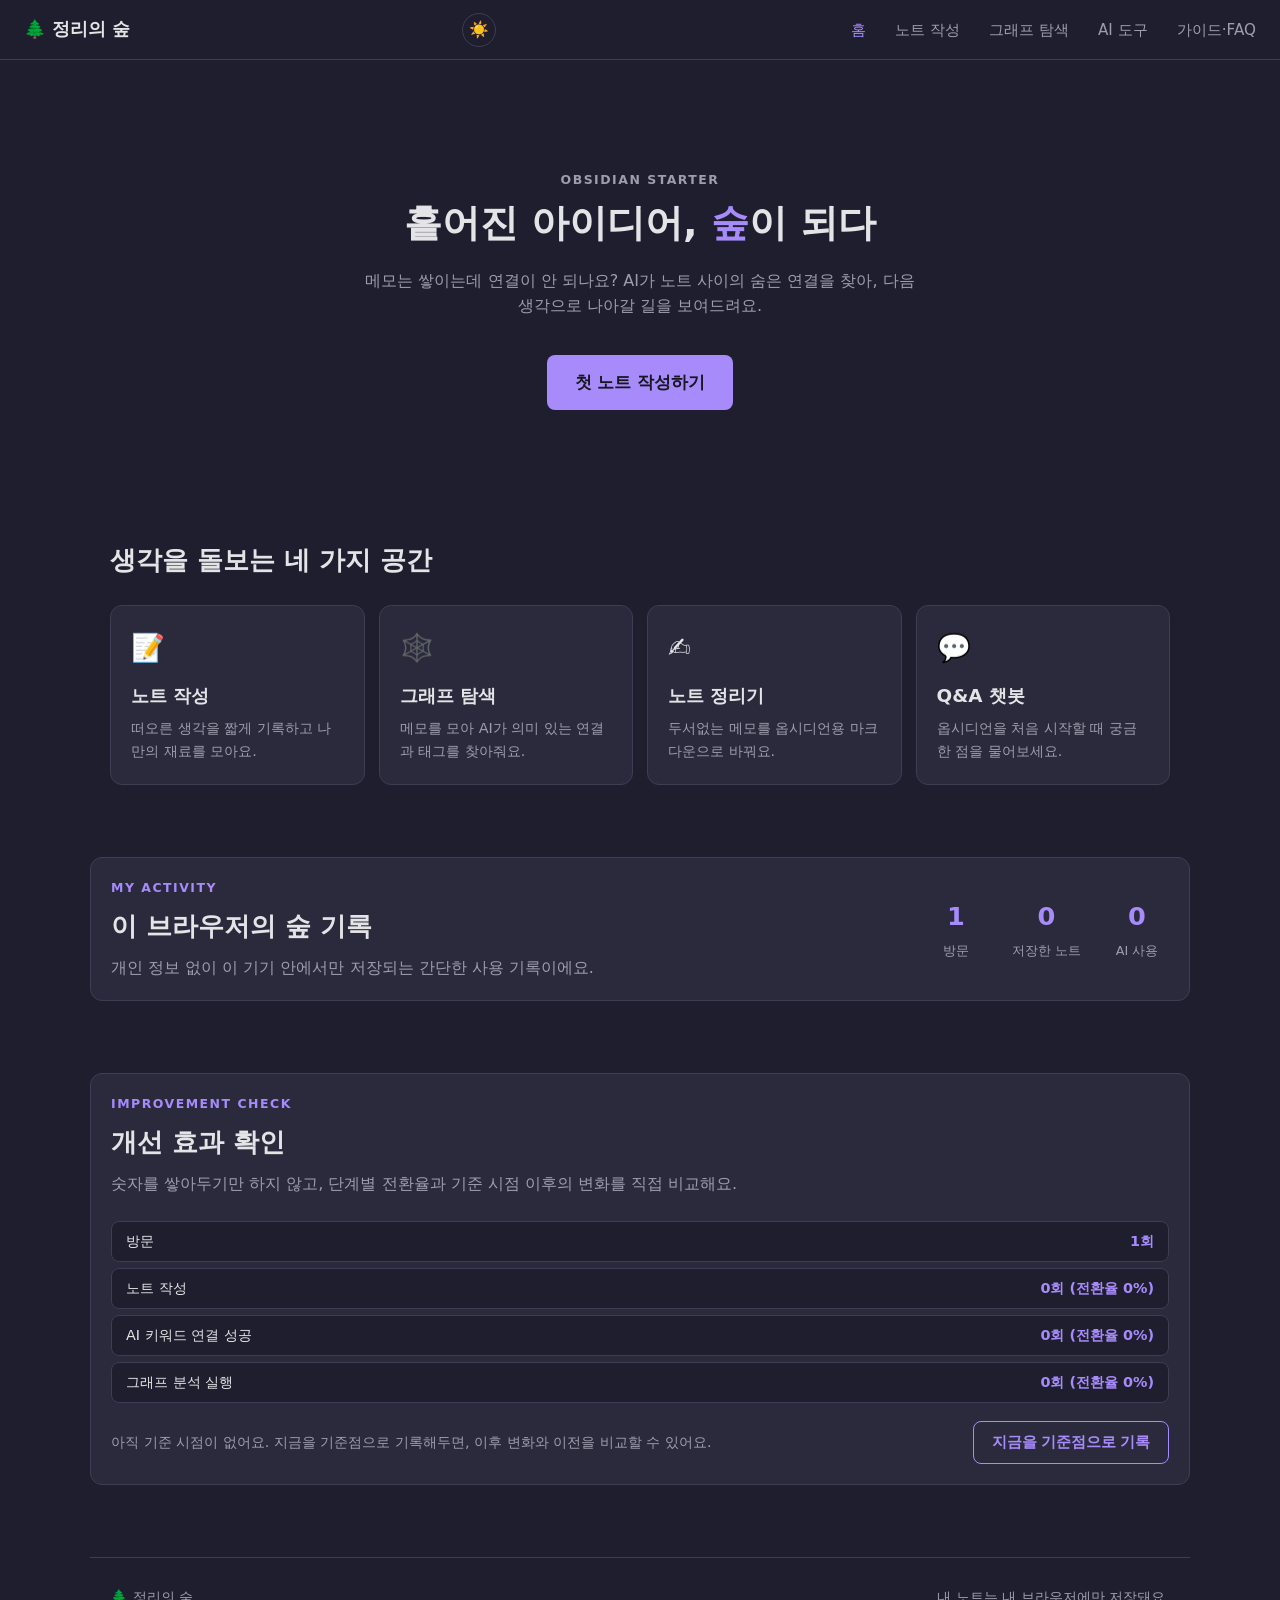
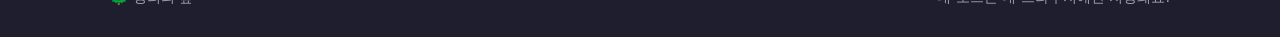
==== index.html @ 4f8f3791 "feat: 그래프 화면 맞춤 + 보너스 과제(Notion·Discord 연동, 개선 효과 확인) 구현 그래프 뷰 - 노드 크기 범위를 최소 1px / 최대 15px로 조정 - fi" ====
<!DOCTYPE html>
<html lang="ko">
<head>
  <meta charset="UTF-8">
  <meta name="viewport" content="width=device-width, initial-scale=1.0">
  <title>정리의 숲 — 흩어진 아이디어를 연결하는 곳</title>
  <meta name="description" content="AI로 노트를 연결·정리하고 옵시디언을 배울 수 있는 입문 도우미">
  <link rel="stylesheet" href="css/style.css?v=6">
</head>
<body>
  <header class="site-header">
    <a href="index.html" class="logo">🌲 정리의 숲</a>
    <div class="header-actions">
      <button class="theme-toggle" type="button" aria-label="라이트 모드로 전환" title="테마 전환">☀️</button>
      <button class="hamburger" aria-label="메뉴 열기" aria-expanded="false"><span></span><span></span><span></span></button>
    </div>
    <nav class="site-nav">
      <a href="index.html" aria-current="page">홈</a>
      <a href="notes.html">노트 작성</a>
      <a href="workspace.html">그래프 탐색</a>
      <a href="tools.html">AI 도구</a>
      <a href="guide.html">가이드·FAQ</a>
    </nav>
  </header>

  <main>
    <section class="hero">
      <p class="eyebrow">OBSIDIAN STARTER</p>
      <h1>흩어진 아이디어, <span class="accent">숲</span>이 되다</h1>
      <p>메모는 쌓이는데 연결이 안 되나요? AI가 노트 사이의 숨은 연결을 찾아, 다음 생각으로 나아갈 길을 보여드려요.</p>
      <a href="notes.html" class="btn btn-primary btn-lg">첫 노트 작성하기</a>
    </section>

    <section class="feature-section">
      <h2>생각을 돌보는 네 가지 공간</h2>
      <div class="feature-grid">
        <a class="card feature-card" href="notes.html"><span>📝</span><h3>노트 작성</h3><p>떠오른 생각을 짧게 기록하고 나만의 재료를 모아요.</p></a>
        <a class="card feature-card" href="workspace.html"><span>🕸️</span><h3>그래프 탐색</h3><p>메모를 모아 AI가 의미 있는 연결과 태그를 찾아줘요.</p></a>
        <a class="card feature-card" href="tools.html#organize"><span>✍️</span><h3>노트 정리기</h3><p>두서없는 메모를 옵시디언용 마크다운으로 바꿔요.</p></a>
        <a class="card feature-card" href="tools.html#chat"><span>💬</span><h3>Q&A 챗봇</h3><p>옵시디언을 처음 시작할 때 궁금한 점을 물어보세요.</p></a>
      </div>
    </section>

    <section class="stats-section card" aria-labelledby="stats-title">
      <div><p class="eyebrow">MY ACTIVITY</p><h2 id="stats-title">이 브라우저의 숲 기록</h2><p class="section-desc">개인 정보 없이 이 기기 안에서만 저장되는 간단한 사용 기록이에요.</p></div>
      <div class="stats-grid">
        <div><strong id="visit-count">0</strong><span>방문</span></div>
        <div><strong id="saved-note-count">0</strong><span>저장한 노트</span></div>
        <div><strong id="ai-use-count">0</strong><span>AI 사용</span></div>
      </div>
    </section>

    <section class="effect-section card" aria-labelledby="effect-title">
      <p class="eyebrow">IMPROVEMENT CHECK</p>
      <h2 id="effect-title">개선 효과 확인</h2>
      <p class="section-desc">숫자를 쌓아두기만 하지 않고, 단계별 전환율과 기준 시점 이후의 변화를 직접 비교해요.</p>
      <div id="effect-funnel" class="funnel-list"></div>
      <div class="effect-snapshot-row">
        <p id="effect-snapshot" class="muted"></p>
        <button id="effect-snapshot-btn" class="btn btn-secondary">지금을 기준점으로 기록</button>
      </div>
    </section>
  </main>

  <footer class="site-footer"><span>🌲 정리의 숲</span><span>내 노트는 내 브라우저에만 저장돼요.</span></footer>
  <script src="js/common.js?v=4"></script>
</body>
</html>
---- css/style.css ----
/* ===== 변수 & 리셋 ===== */
:root {
  --bg: #1e1e2e;
  --card: #2a2a3c;
  --card-hover: #32324a;
  --accent: #a78bfa;
  --accent-dim: #7c5ce0;
  --text: #e4e4e7;
  --muted: #9d9dad;
  --border: #3d3d54;
  --error: #f87171;
  --radius: 12px;
  --header-h: 60px;
}

:root[data-theme="light"] {
  --bg: #ffffff;
  --card: #ffffff;
  --card-hover: #f7f7f8;
  --accent: #5c62c9;
  --accent-dim: #484fae;
  --text: #3f3f46;
  --muted: #71717a;
  --border: #e4e4e7;
  --error: #c2415a;
}

* { margin: 0; padding: 0; box-sizing: border-box; }

html {
  scroll-behavior: smooth;
}

body {
  background: var(--bg);
  color: var(--text);
  font-family: 'Apple SD Gothic Neo', 'Pretendard', 'Noto Sans KR', system-ui, sans-serif;
  line-height: 1.6;
}

:root[data-theme="light"] code,
:root[data-theme="light"] .note-form input,
:root[data-theme="light"] .note-form textarea,
:root[data-theme="light"] #organize-input,
:root[data-theme="light"] #chat-input,
:root[data-theme="light"] #organize-result { background: #f6f4fc; }
:root[data-theme="light"] .bubble.ai { background: #ebe7f7; }

section {
  max-width: 1100px;
  margin: 0 auto;
  padding: 72px 20px;
  scroll-margin-top: var(--header-h);
}

h1 { font-size: 2.4rem; line-height: 1.3; }
h2 { font-size: 1.6rem; margin-bottom: 8px; }
h3 { font-size: 1.15rem; }
.accent { color: var(--accent); }
.muted { color: var(--muted); font-size: 0.9rem; }
.section-desc { color: var(--muted); margin-bottom: 24px; }
code {
  background: #1a1a28;
  padding: 2px 6px;
  border-radius: 4px;
  font-size: 0.9em;
  color: var(--accent);
}

/* ===== 헤더 ===== */
.site-header {
  position: fixed;
  top: 0; left: 0; right: 0;
  height: var(--header-h);
  display: flex;
  align-items: center;
  justify-content: space-between;
  padding: 0 24px;
  background: var(--bg);
  border-bottom: 1px solid var(--border);
  z-index: 100;
}

.logo {
  font-weight: 700;
  font-size: 1.1rem;
  color: var(--text);
  text-decoration: none;
}

.site-nav a {
  color: var(--muted);
  text-decoration: none;
  margin-left: 24px;
  font-size: 0.95rem;
  transition: color 0.15s;
}
.site-nav a:hover { color: var(--accent); }
.site-nav a[aria-current="page"] { color: var(--accent); }

.header-actions { display: flex; align-items: center; gap: 8px; }
.theme-toggle {
  background: transparent;
  border: 1px solid var(--border);
  border-radius: 50%;
  color: var(--text);
  cursor: pointer;
  font-size: 1rem;
  height: 34px;
  width: 34px;
  transition: transform 0.15s, background 0.15s;
}
.theme-toggle:hover { background: var(--card); transform: rotate(16deg); }

.hamburger {
  display: none;
  flex-direction: column;
  gap: 5px;
  background: none;
  border: none;
  cursor: pointer;
  padding: 8px;
}
.hamburger span {
  width: 22px; height: 2px;
  background: var(--text);
  border-radius: 2px;
}

main { padding-top: var(--header-h); }

/* ===== Hero ===== */
.hero {
  text-align: center;
  padding-top: 110px;
  padding-bottom: 110px;
}
.hero h1 { margin-bottom: 20px; }
.hero p { color: var(--muted); max-width: 560px; margin: 0 auto 8px; }
.hero .btn { margin-top: 28px; }
.eyebrow { color: var(--accent); font-size: 0.78rem; font-weight: 700; letter-spacing: 0.12em; margin-bottom: 8px; }

/* ===== 홈 ===== */
.feature-section { padding-top: 20px; }
.feature-grid { display: grid; grid-template-columns: repeat(4, 1fr); gap: 14px; margin-top: 24px; }
.feature-card { color: var(--text); text-decoration: none; min-height: 180px; }
.feature-card span { font-size: 1.7rem; display: block; margin-bottom: 12px; }
.feature-card h3 { margin-bottom: 6px; }
.feature-card p { color: var(--muted); font-size: 0.9rem; }
.model-settings { display: flex; align-items: end; justify-content: space-between; gap: 20px; margin: 28px 0; }
.model-settings h2 { font-size: 1rem; margin: 0 0 3px; }
.model-settings p { color: var(--muted); font-size: 0.85rem; }
.model-selects { display: flex; gap: 10px; flex-wrap: wrap; }
.model-selects label { color: var(--muted); display: flex; flex-direction: column; font-size: 0.78rem; gap: 4px; }
.model-selects select { background: var(--bg); border: 1px solid var(--border); border-radius: 7px; color: var(--text); font: inherit; min-width: 190px; padding: 8px; }
.stats-section { display: flex; justify-content: space-between; align-items: center; gap: 24px; margin-bottom: 72px; }
.stats-section .section-desc { margin: 0; }
.stats-grid { display: flex; gap: 24px; text-align: center; }
.stats-grid div { min-width: 64px; }
.stats-grid strong { display: block; color: var(--accent); font-size: 1.6rem; }
.stats-grid span { color: var(--muted); font-size: 0.8rem; white-space: nowrap; }

.effect-section { margin-bottom: 72px; }
.funnel-list { display: flex; flex-direction: column; gap: 6px; margin: 18px 0; }
.funnel-row { display: flex; align-items: center; justify-content: space-between; background: var(--bg); border: 1px solid var(--border); border-radius: 8px; padding: 8px 14px; }
.funnel-label { color: var(--text); font-size: 0.9rem; }
.funnel-value { color: var(--accent); font-size: 0.9rem; font-weight: 600; }
.effect-snapshot-row { display: flex; align-items: center; justify-content: space-between; gap: 16px; flex-wrap: wrap; }
.effect-snapshot-row .muted { margin: 0; flex: 1; min-width: 200px; }

/* ===== 버튼 ===== */
.btn {
  display: inline-block;
  border: none;
  border-radius: 8px;
  padding: 10px 18px;
  font-size: 0.95rem;
  font-weight: 600;
  cursor: pointer;
  text-decoration: none;
  transition: background 0.15s, transform 0.15s, opacity 0.15s;
}
.btn-lg { padding: 14px 28px; font-size: 1.05rem; }
.btn-primary { background: var(--accent); color: #17171f; }
.btn-primary:hover:not(:disabled) { background: #b9a4fb; transform: translateY(-1px); }
.btn-secondary {
  background: transparent;
  color: var(--accent);
  border: 1px solid var(--accent);
}
.btn-secondary:hover:not(:disabled) { background: rgba(167, 139, 250, 0.12); }
.btn:disabled { opacity: 0.4; cursor: not-allowed; }

/* ===== 카드 ===== */
.card {
  background: var(--card);
  border: 1px solid var(--border);
  border-radius: var(--radius);
  padding: 20px;
  transition: transform 0.15s, box-shadow 0.15s;
}
.card:hover {
  transform: translateY(-2px);
  box-shadow: 0 6px 20px rgba(0, 0, 0, 0.35);
}

/* ===== 노트 폼 ===== */
.note-form { margin-bottom: 24px; }
.note-form input,
.note-form textarea,
#organize-input,
#chat-input {
  width: 100%;
  background: #1a1a28;
  border: 1px solid var(--border);
  border-radius: 8px;
  color: var(--text);
  padding: 10px 12px;
  font-size: 0.95rem;
  font-family: inherit;
  resize: vertical;
}
.note-form input:focus,
.note-form textarea:focus,
#organize-input:focus,
#chat-input:focus {
  outline: none;
  border-color: var(--accent);
}
.note-form input { margin-bottom: 10px; }

.form-footer {
  display: flex;
  align-items: center;
  justify-content: space-between;
  margin-top: 10px;
}
.char-count { color: var(--muted); font-size: 0.85rem; }
.error-msg { color: var(--error); font-size: 0.9rem; margin-top: 10px; }

/* ===== 노트 목록 ===== */
.notes-grid {
  display: grid;
  grid-template-columns: repeat(auto-fill, minmax(220px, 1fr));
  gap: 14px;
  margin-bottom: 24px;
}
.note-card { position: relative; }
.note-card h3 {
  margin-bottom: 6px;
  padding-right: 28px;
  word-break: break-all;
}
.note-card p {
  color: var(--muted);
  font-size: 0.88rem;
  display: -webkit-box;
  -webkit-line-clamp: 3;
  -webkit-box-orient: vertical;
  overflow: hidden;
  word-break: break-all;
}
.note-delete {
  position: absolute;
  top: 12px; right: 12px;
  background: none;
  border: none;
  color: var(--muted);
  font-size: 1.1rem;
  cursor: pointer;
  line-height: 1;
  padding: 4px;
}
.note-delete:hover { color: var(--error); }

/* ===== 분석 ===== */
.analyze-bar {
  display: flex;
  align-items: center;
  gap: 16px;
  flex-wrap: wrap;
}
.demo-hint { color: var(--muted); font-size: 0.82rem; margin-top: 10px; }

.result-area { margin-top: 36px; }
.result-area h3 { margin-bottom: 16px; }
.result-layout {
  display: grid;
  grid-template-columns: 1fr 1fr;
  gap: 20px;
  align-items: start;
}
.graph-wrap { padding: 10px; }
.graph-wrap:hover { transform: none; box-shadow: none; }
#graph { width: 100%; display: block; cursor: default; touch-action: none; }

/* 노트 카드 키워드 칩 */
.note-keywords { display: flex; flex-wrap: wrap; gap: 4px; margin-top: 10px; }
.kw-chip { font-size: 0.72rem; color: var(--accent); background: rgba(167, 139, 250, 0.12); border: 1px solid rgba(167, 139, 250, 0.32); border-radius: 999px; padding: 1px 8px; }
:root[data-theme="light"] .kw-chip { background: rgba(92, 98, 201, 0.1); border-color: rgba(92, 98, 201, 0.3); }
.interactive-graph { display: grid; grid-template-columns: minmax(0, 2fr) minmax(220px, 1fr); gap: 18px; padding: 12px; }
.interactive-graph .graph-wrap { position: relative; min-height: 440px; }
.graph-tooltip { background: var(--text); border-radius: 6px; color: var(--bg); font-size: 0.8rem; max-width: 180px; padding: 6px 8px; pointer-events: none; position: absolute; z-index: 2; }
.graph-detail { border-left: 1px solid var(--border); padding: 18px; }
.graph-detail h2 { font-size: 1.1rem; word-break: break-all; }
.graph-detail p:last-child { color: var(--muted); font-size: 0.9rem; white-space: pre-wrap; word-break: break-word; }

.links-wrap { display: flex; flex-direction: column; gap: 12px; }
.link-card {
  background: var(--card);
  border: 1px solid var(--border);
  border-radius: var(--radius);
  padding: 14px 16px;
}
.link-card .pair {
  font-weight: 600;
  color: var(--accent);
  margin-bottom: 4px;
}
.link-card .reason { color: var(--text); font-size: 0.92rem; }
.link-tags { color: var(--muted); font-size: 0.85rem; margin-top: 6px; }

/* ===== 탭 ===== */
.tabs {
  display: flex;
  gap: 8px;
  margin-bottom: 24px;
  border-bottom: 1px solid var(--border);
}
.tab-btn {
  background: none;
  border: none;
  color: var(--muted);
  font-size: 1rem;
  font-weight: 600;
  padding: 10px 18px;
  cursor: pointer;
  border-bottom: 2px solid transparent;
  margin-bottom: -1px;
}
.tab-btn.active {
  color: var(--accent);
  border-bottom-color: var(--accent);
}
.tab-panel { display: none; }
.tab-panel.active { display: block; }

#organize-result {
  background: #1a1a28;
  border: 1px solid var(--border);
  border-radius: var(--radius);
  padding: 18px;
  margin: 20px 0 12px;
  white-space: pre-wrap;
  word-break: break-all;
  font-size: 0.9rem;
  max-height: 480px;
  overflow-y: auto;
}

/* ===== 챗봇 ===== */
.chat-box { padding: 0; overflow: hidden; }
.chat-box:hover { transform: none; box-shadow: none; }
.chat-messages {
  height: 380px;
  overflow-y: auto;
  padding: 20px;
  display: flex;
  flex-direction: column;
  gap: 12px;
}
.bubble {
  max-width: 78%;
  padding: 10px 14px;
  border-radius: 14px;
  font-size: 0.93rem;
  white-space: pre-wrap;
  word-break: break-word;
}
.bubble.me {
  align-self: flex-end;
  background: var(--accent);
  color: #17171f;
  border-bottom-right-radius: 4px;
}
.bubble.ai {
  align-self: flex-start;
  background: #3a3a52;
  border-bottom-left-radius: 4px;
}
.chat-input-row {
  display: flex;
  gap: 10px;
  padding: 14px;
  border-top: 1px solid var(--border);
}
.chat-input-row input { flex: 1; }
#chat-status { padding: 0 20px; }

/* ===== 로딩 스피너 ===== */
.loading {
  display: flex;
  align-items: center;
  gap: 10px;
  color: var(--muted);
  font-size: 0.9rem;
  padding: 14px 0;
}
.spinner {
  width: 18px; height: 18px;
  border: 3px solid var(--border);
  border-top-color: var(--accent);
  border-radius: 50%;
  animation: spin 0.8s linear infinite;
  flex-shrink: 0;
}
@keyframes spin { to { transform: rotate(360deg); } }

/* ===== 가이드 ===== */
.concept-grid {
  display: grid;
  grid-template-columns: repeat(auto-fill, minmax(200px, 1fr));
  gap: 14px;
  margin-bottom: 56px;
}
.concept-card p { color: var(--muted); font-size: 0.88rem; margin-top: 6px; }
.concept-icon { font-size: 1.6rem; margin-bottom: 8px; }

.faq { display: flex; flex-direction: column; gap: 12px; }
.faq details:hover { transform: none; }
.faq summary {
  cursor: pointer;
  font-weight: 600;
  list-style: none;
  position: relative;
  padding-right: 24px;
}
.faq summary::-webkit-details-marker { display: none; }
.faq summary::after {
  content: '+';
  position: absolute;
  right: 0; top: 0;
  color: var(--accent);
  font-size: 1.2rem;
}
.faq details[open] summary::after { content: '−'; }
.faq details p { margin-top: 10px; color: var(--muted); font-size: 0.92rem; }

/* ===== 푸터 ===== */
.site-footer {
  display: flex;
  align-items: center;
  justify-content: space-between;
  max-width: 1100px;
  margin: 0 auto;
  padding: 28px 20px;
  border-top: 1px solid var(--border);
  color: var(--muted);
  font-size: 0.9rem;
}
.site-footer a { color: var(--accent); text-decoration: none; }

/* ===== 반응형 ===== */
@media (max-width: 1024px) {
  section { padding: 56px 20px; }
  .feature-grid { grid-template-columns: repeat(2, 1fr); }
}

@media (max-width: 768px) {
  h1 { font-size: 1.8rem; }

  .hamburger { display: flex; }
  .site-nav {
    display: none;
    position: absolute;
    top: var(--header-h);
    left: 0; right: 0;
    flex-direction: column;
    background: var(--card);
    border-bottom: 1px solid var(--border);
    padding: 12px 0;
  }
  .site-nav.open { display: flex; }
  .site-nav a {
    margin: 0;
    padding: 12px 24px;
  }

  .stats-section { align-items: flex-start; flex-direction: column; }
  .stats-grid { width: 100%; justify-content: space-between; gap: 8px; }
  .model-settings { align-items: flex-start; flex-direction: column; }

  .result-layout { grid-template-columns: 1fr; }
  .interactive-graph { grid-template-columns: 1fr; }
  .graph-detail { border-left: 0; border-top: 1px solid var(--border); }
  .chat-messages { height: 320px; }
  .bubble { max-width: 88%; }
}

@media (max-width: 480px) {
  .feature-grid { grid-template-columns: 1fr; }
  .hero { padding-top: 84px; padding-bottom: 76px; }
}
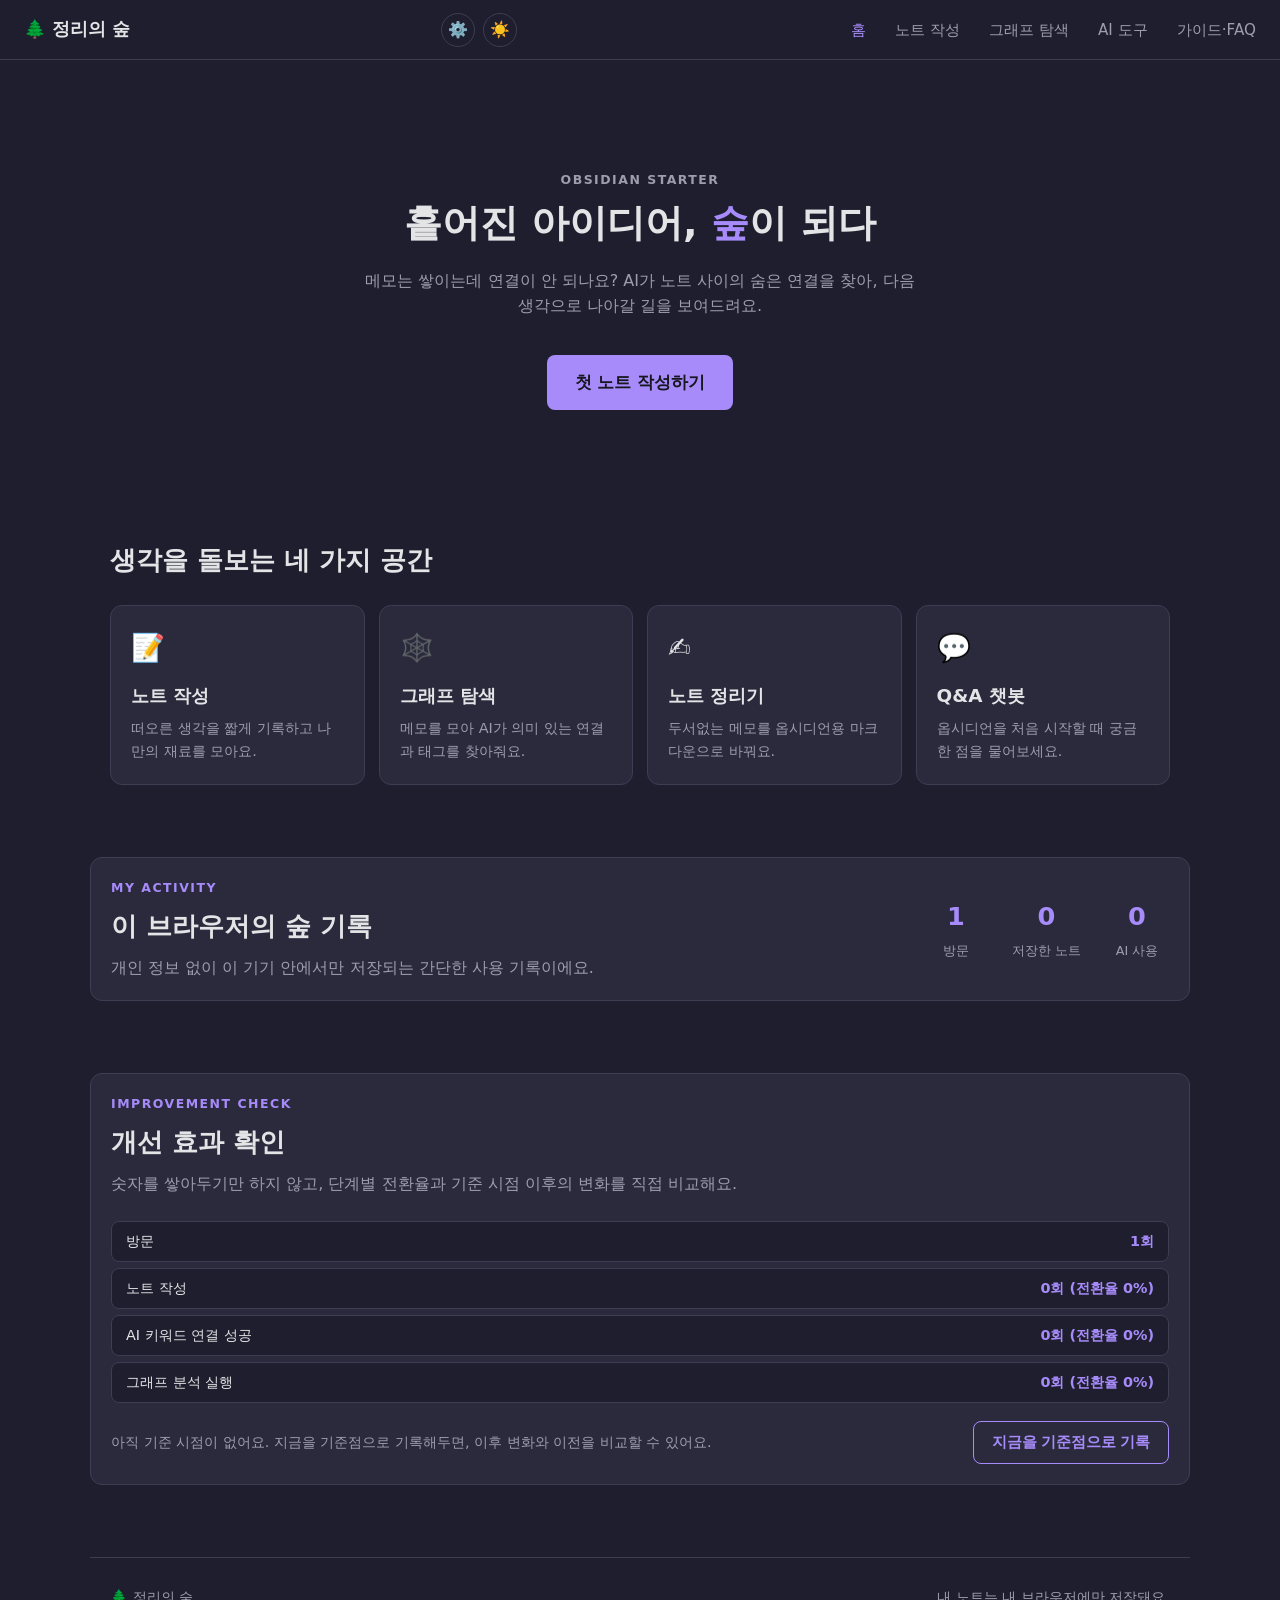
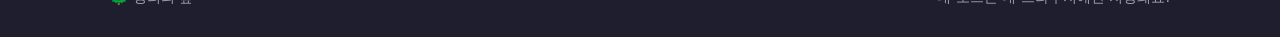
==== commit ac11a573: "feat: 브라우저별 Notion·Discord 연동 설정 + 그래프 안정성 개선 - 헤더에 연동 설정(⚙️) 모달 추가: Discord 웹훅/Notion 토큰·DB ID를 브라우" ====
--- a/index.html
+++ b/index.html
@@ -5,12 +5,13 @@
   <meta name="viewport" content="width=device-width, initial-scale=1.0">
   <title>정리의 숲 — 흩어진 아이디어를 연결하는 곳</title>
   <meta name="description" content="AI로 노트를 연결·정리하고 옵시디언을 배울 수 있는 입문 도우미">
-  <link rel="stylesheet" href="css/style.css?v=6">
+  <link rel="stylesheet" href="css/style.css?v=7">
 </head>
 <body>
   <header class="site-header">
     <a href="index.html" class="logo">🌲 정리의 숲</a>
     <div class="header-actions">
+      <button class="settings-toggle" type="button" aria-label="연동 설정" title="노션·디스코드 연동 설정">⚙️</button>
       <button class="theme-toggle" type="button" aria-label="라이트 모드로 전환" title="테마 전환">☀️</button>
       <button class="hamburger" aria-label="메뉴 열기" aria-expanded="false"><span></span><span></span><span></span></button>
     </div>
@@ -63,6 +64,6 @@
   </main>
 
   <footer class="site-footer"><span>🌲 정리의 숲</span><span>내 노트는 내 브라우저에만 저장돼요.</span></footer>
-  <script src="js/common.js?v=4"></script>
+  <script src="js/common.js?v=5"></script>
 </body>
 </html>
--- a/css/style.css
+++ b/css/style.css
@@ -43,6 +43,7 @@
 :root[data-theme="light"] .note-form textarea,
 :root[data-theme="light"] #organize-input,
 :root[data-theme="light"] #chat-input,
+:root[data-theme="light"] .settings-panel input,
 :root[data-theme="light"] #organize-result { background: #f6f4fc; }
 :root[data-theme="light"] .bubble.ai { background: #ebe7f7; }
 
@@ -111,6 +112,51 @@
   transition: transform 0.15s, background 0.15s;
 }
 .theme-toggle:hover { background: var(--card); transform: rotate(16deg); }
+
+.settings-toggle {
+  background: transparent;
+  border: 1px solid var(--border);
+  border-radius: 50%;
+  color: var(--text);
+  cursor: pointer;
+  font-size: 1rem;
+  height: 34px;
+  width: 34px;
+  transition: transform 0.15s, background 0.15s;
+}
+.settings-toggle:hover { background: var(--card); transform: rotate(45deg); }
+
+.settings-modal {
+  position: fixed;
+  inset: 0;
+  background: rgba(0, 0, 0, 0.5);
+  display: flex;
+  align-items: center;
+  justify-content: center;
+  z-index: 200;
+  padding: 20px;
+}
+.settings-modal[hidden] { display: none; }
+.settings-panel { width: 100%; max-width: 420px; }
+.settings-header { display: flex; align-items: center; justify-content: space-between; margin-bottom: 4px; }
+.settings-header h2 { font-size: 1.1rem; margin: 0; }
+.settings-close { background: none; border: none; color: var(--muted); cursor: pointer; font-size: 1.1rem; line-height: 1; padding: 4px; }
+.settings-close:hover { color: var(--text); }
+.settings-panel > .muted { margin: 8px 0 18px; font-size: 0.85rem; }
+.settings-panel label { display: flex; flex-direction: column; gap: 4px; font-size: 0.82rem; color: var(--muted); margin-bottom: 12px; }
+.settings-panel input {
+  background: #1a1a28;
+  border: 1px solid var(--border);
+  border-radius: 8px;
+  color: var(--text);
+  padding: 9px 11px;
+  font-size: 0.9rem;
+  font-family: inherit;
+}
+.settings-panel input:focus { outline: none; border-color: var(--accent); }
+.settings-status { font-size: 0.78rem; margin: -6px 0 14px; }
+.settings-status span { color: var(--accent); }
+.settings-footer { display: flex; justify-content: flex-end; gap: 8px; margin-top: 4px; }
 
 .hamburger {
   display: none;
@@ -298,8 +344,11 @@
 .note-keywords { display: flex; flex-wrap: wrap; gap: 4px; margin-top: 10px; }
 .kw-chip { font-size: 0.72rem; color: var(--accent); background: rgba(167, 139, 250, 0.12); border: 1px solid rgba(167, 139, 250, 0.32); border-radius: 999px; padding: 1px 8px; }
 :root[data-theme="light"] .kw-chip { background: rgba(92, 98, 201, 0.1); border-color: rgba(92, 98, 201, 0.3); }
-.interactive-graph { display: grid; grid-template-columns: minmax(0, 2fr) minmax(220px, 1fr); gap: 18px; padding: 12px; }
+.interactive-graph { display: grid; grid-template-columns: 1fr; gap: 18px; padding: 12px; }
 .interactive-graph .graph-wrap { position: relative; min-height: 440px; }
+@media (min-width: 769px) {
+  .interactive-graph:has(.graph-detail:not([hidden])) { grid-template-columns: minmax(0, 2fr) minmax(220px, 1fr); }
+}
 .graph-tooltip { background: var(--text); border-radius: 6px; color: var(--bg); font-size: 0.8rem; max-width: 180px; padding: 6px 8px; pointer-events: none; position: absolute; z-index: 2; }
 .graph-detail { border-left: 1px solid var(--border); padding: 18px; }
 .graph-detail h2 { font-size: 1.1rem; word-break: break-all; }
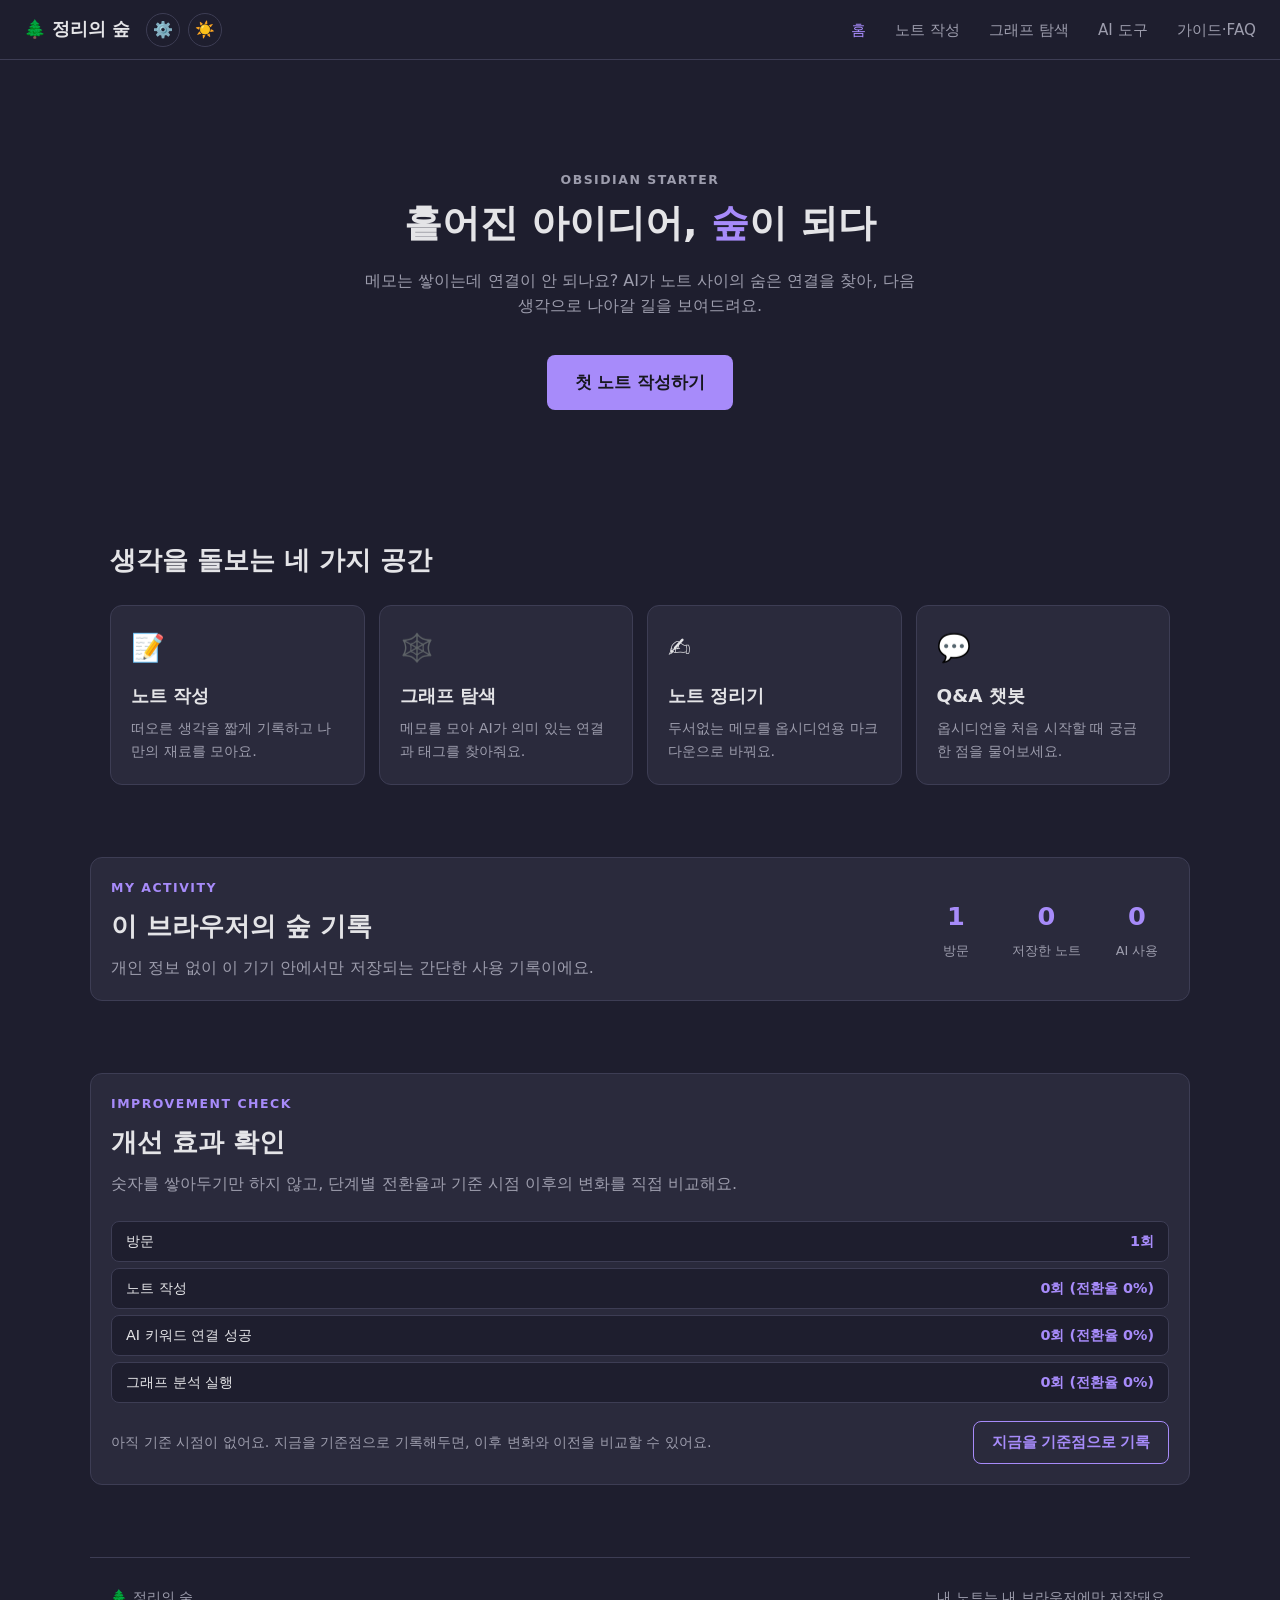
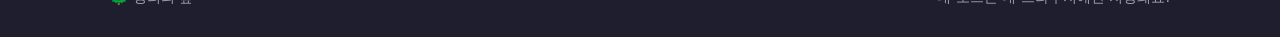
==== commit 4bd0602c: "fix: 헤더의 설정·다크모드 버튼이 화면 폭이 커지면 중앙으로 밀리던 문제 수정 .site-header가 justify-content: space-between으로 로고·버튼·내" ====
--- a/index.html
+++ b/index.html
@@ -5,7 +5,7 @@
   <meta name="viewport" content="width=device-width, initial-scale=1.0">
   <title>정리의 숲 — 흩어진 아이디어를 연결하는 곳</title>
   <meta name="description" content="AI로 노트를 연결·정리하고 옵시디언을 배울 수 있는 입문 도우미">
-  <link rel="stylesheet" href="css/style.css?v=7">
+  <link rel="stylesheet" href="css/style.css?v=12">
 </head>
 <body>
   <header class="site-header">
--- a/css/style.css
+++ b/css/style.css
@@ -44,6 +44,8 @@
 :root[data-theme="light"] #organize-input,
 :root[data-theme="light"] #chat-input,
 :root[data-theme="light"] .settings-panel input,
+:root[data-theme="light"] #graph-detail-edit-form input,
+:root[data-theme="light"] #graph-detail-edit-form textarea,
 :root[data-theme="light"] #organize-result { background: #f6f4fc; }
 :root[data-theme="light"] .bubble.ai { background: #ebe7f7; }
 
@@ -75,7 +77,7 @@
   height: var(--header-h);
   display: flex;
   align-items: center;
-  justify-content: space-between;
+  gap: 16px;
   padding: 0 24px;
   background: var(--bg);
   border-bottom: 1px solid var(--border);
@@ -88,6 +90,11 @@
   color: var(--text);
   text-decoration: none;
 }
+
+/* 화면이 넓어져도 로고·설정·테마 버튼은 항상 좌측에 붙어있고,
+   내비게이션만 남는 공간을 흡수해 우측에 고정되도록 한다
+   (justify-content: space-between이면 가운데 항목이 화면 폭에 따라 중앙으로 떠밀렸다) */
+.site-nav { margin-left: auto; }
 
 .site-nav a {
   color: var(--muted);
@@ -344,15 +351,43 @@
 .note-keywords { display: flex; flex-wrap: wrap; gap: 4px; margin-top: 10px; }
 .kw-chip { font-size: 0.72rem; color: var(--accent); background: rgba(167, 139, 250, 0.12); border: 1px solid rgba(167, 139, 250, 0.32); border-radius: 999px; padding: 1px 8px; }
 :root[data-theme="light"] .kw-chip { background: rgba(92, 98, 201, 0.1); border-color: rgba(92, 98, 201, 0.3); }
-.interactive-graph { display: grid; grid-template-columns: 1fr; gap: 18px; padding: 12px; }
+.interactive-graph { position: relative; display: grid; grid-template-columns: 1fr; gap: 18px; padding: 12px; }
 .interactive-graph .graph-wrap { position: relative; min-height: 440px; }
 @media (min-width: 769px) {
   .interactive-graph:has(.graph-detail:not([hidden])) { grid-template-columns: minmax(0, 2fr) minmax(220px, 1fr); }
 }
 .graph-tooltip { background: var(--text); border-radius: 6px; color: var(--bg); font-size: 0.8rem; max-width: 180px; padding: 6px 8px; pointer-events: none; position: absolute; z-index: 2; }
+
+/* 검색: 그래프 영역(캔버스) 좌측 상단에 고정, 돋보기를 누르면 입력창이 나타난다.
+   .interactive-graph 기준 우측 상단에 두면 SELECTED NOTE 패널이 열려 2단 레이아웃이 될 때
+   패널 쪽으로 밀려 들어가 버리므로, 항상 그래프가 있는 .graph-wrap을 기준으로 고정한다. */
+.graph-search { position: absolute; top: 12px; left: 12px; z-index: 5; display: flex; align-items: center; gap: 6px; }
+.graph-search-toggle { background: var(--card); border: 1px solid var(--border); border-radius: 50%; color: var(--text); cursor: pointer; font-size: 1rem; height: 34px; width: 34px; flex-shrink: 0; }
+.graph-search-toggle:hover { background: var(--card-hover); }
+.graph-search input { background: var(--bg); border: 1px solid var(--border); border-radius: 8px; color: var(--text); padding: 7px 10px; font-size: 0.85rem; font-family: inherit; width: 180px; }
+.graph-search input:focus { outline: none; border-color: var(--accent); }
+
 .graph-detail { border-left: 1px solid var(--border); padding: 18px; }
 .graph-detail h2 { font-size: 1.1rem; word-break: break-all; }
-.graph-detail p:last-child { color: var(--muted); font-size: 0.9rem; white-space: pre-wrap; word-break: break-word; }
+#graph-detail-content { color: var(--muted); font-size: 0.9rem; white-space: pre-wrap; word-break: break-word; }
+#graph-detail-view .note-keywords { margin-top: 10px; }
+.graph-detail-header { display: flex; align-items: center; justify-content: space-between; gap: 8px; }
+.detail-edit-toggle { background: transparent; border: 1px solid var(--border); border-radius: 50%; color: var(--text); cursor: pointer; font-size: 1rem; height: 30px; width: 30px; flex-shrink: 0; }
+.detail-edit-toggle:hover { background: var(--card-hover); transform: rotate(45deg); transition: transform 0.15s, background 0.15s; }
+
+/* SELECTED NOTE 편집 폼 — ID 선택자의 display가 [hidden]의 UA 기본값(display:none)보다
+   명시도가 높아 덮어써버리므로, hidden일 때는 무조건 숨기도록 별도로 명시한다 */
+#graph-detail-edit-form { display: flex; flex-direction: column; gap: 10px; }
+#graph-detail-edit-form[hidden] { display: none; }
+#graph-detail-edit-form label { display: flex; flex-direction: column; gap: 4px; font-size: 0.82rem; color: var(--muted); }
+#graph-detail-edit-form input,
+#graph-detail-edit-form textarea {
+  background: #1a1a28; border: 1px solid var(--border); border-radius: 8px;
+  color: var(--text); padding: 8px 10px; font-size: 0.9rem; font-family: inherit; resize: vertical;
+}
+#graph-detail-edit-form input:focus,
+#graph-detail-edit-form textarea:focus { outline: none; border-color: var(--accent); }
+.graph-detail-actions { display: flex; gap: 8px; }
 
 .links-wrap { display: flex; flex-direction: column; gap: 12px; }
 .link-card {
@@ -406,6 +441,8 @@
   max-height: 480px;
   overflow-y: auto;
 }
+.organize-actions { display: flex; gap: 8px; flex-wrap: wrap; }
+#organize-save-msg { margin-top: 8px; }
 
 /* ===== 챗봇 ===== */
 .chat-box { padding: 0; overflow: hidden; }
